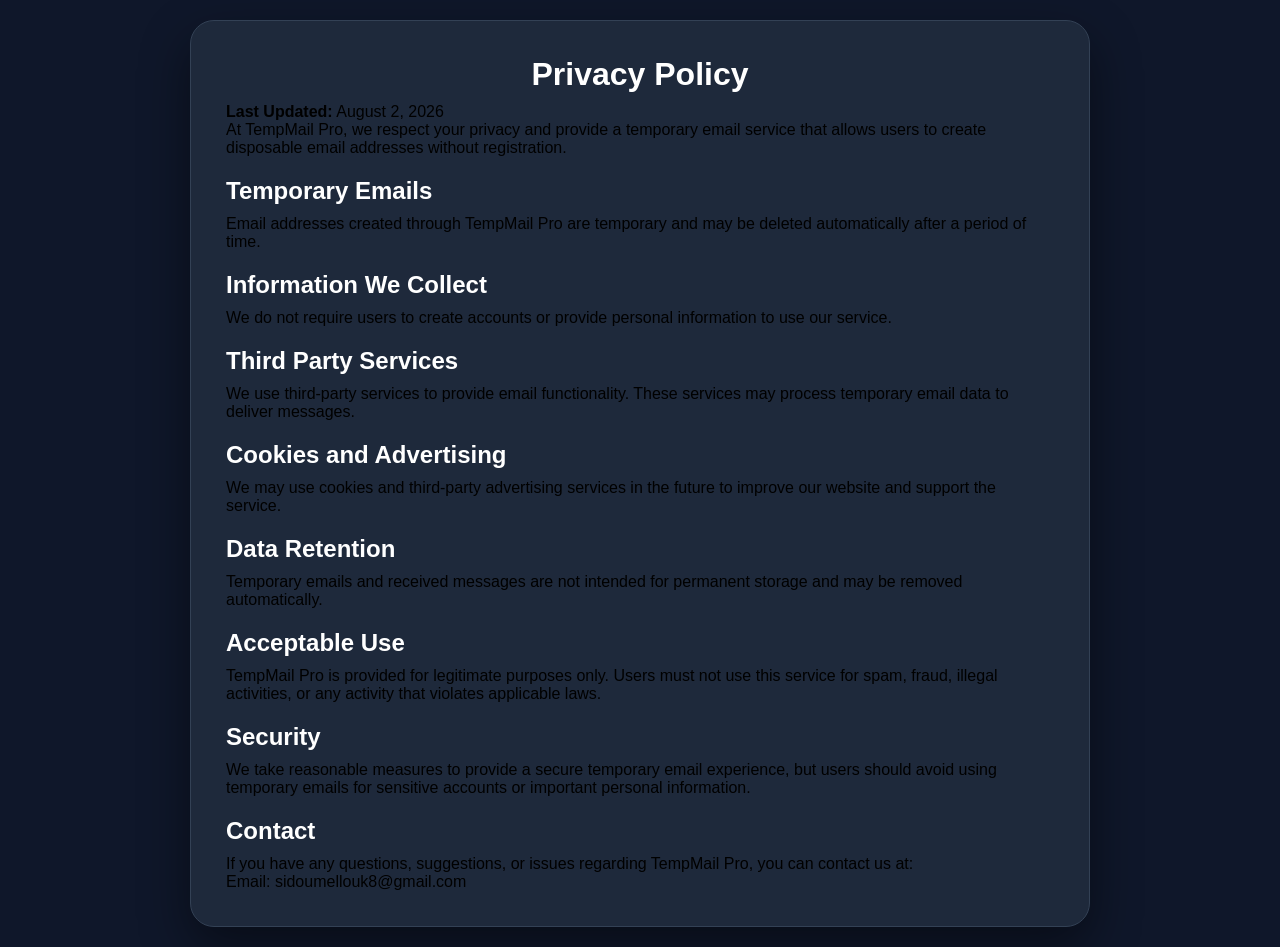
==== privacy.html @ d3ea0d35 "Update TempMail Pro website" ====
<!DOCTYPE html>
<html lang="en">
<head>

<meta charset="UTF-8">
<meta name="viewport" content="width=device-width, initial-scale=1.0">

<title>Privacy Policy - TempMail Pro</title>

<meta name="description" content="Privacy Policy for TempMail Pro temporary email service.">

<link rel="stylesheet" href="style.css">

</head>

<body>

<div class="container">

<h1>Privacy Policy</h1>
  <p><strong>Last Updated:</strong> August 2, 2026</p>

<p>
At TempMail Pro, we respect your privacy and provide a temporary email service that allows users to create disposable email addresses without registration.
</p>

<h2>Temporary Emails</h2>

<p>
Email addresses created through TempMail Pro are temporary and may be deleted automatically after a period of time.
</p>

<h2>Information We Collect</h2>

<p>
We do not require users to create accounts or provide personal information to use our service.
</p>

<h2>Third Party Services</h2>

<p>
We use third-party services to provide email functionality. These services may process temporary email data to deliver messages.
</p>

<h2>Cookies and Advertising</h2>

<p>
We may use cookies and third-party advertising services in the future to improve our website and support the service.
</p>
  <h2>Data Retention</h2>

<p>
Temporary emails and received messages are not intended for permanent storage and may be removed automatically.
</p>
  <h2>Acceptable Use</h2>

<p>
TempMail Pro is provided for legitimate purposes only. Users must not use this service for spam, fraud, illegal activities, or any activity that violates applicable laws.
</p>
  <h2>Security</h2>

<p>
We take reasonable measures to provide a secure temporary email experience, but users should avoid using temporary emails for sensitive accounts or important personal information.
</p>

<h2>Contact</h2>

<p>
If you have any questions, suggestions, or issues regarding TempMail Pro, you can contact us at:
</p>

<p>
Email: sidoumellouk8@gmail.com
</p>

</div>

</body>
</html>
---- style.css ----
*{
margin:0;
padding:0;
box-sizing:border-box;
font-family:Arial,Helvetica,sans-serif;
}

body{
background:#0f172a;
display:flex;
justify-content:center;
align-items:center;
min-height:100vh;
padding:20px;
}

.container{
width:100%;
max-width:900px;
background:#1e293b;
padding:35px;
border-radius:24px;
box-shadow:0 20px 50px rgba(0,0,0,.45);
border:1px solid #334155;
}

h1{
text-align:center;
font-size:32px;
margin-bottom:10px;
color:#fff;
}

.subtitle{
text-align:center;
color:#94a3b8;
margin-bottom:25px;
}

input{
width:100%;
padding:18px;
font-size:19px;
border:none;
border-radius:14px;
outline:none;
background:#334155;
color:white;
margin-bottom:22px;
}

.buttons{
display:flex;
gap:10px;
flex-wrap:wrap;
margin-bottom:20px;
}

button{
flex:1;
min-width:180px;
padding:16px;
border:none;
border-radius:14px;
background:#2563eb;
color:white;
font-size:17px;
font-weight:bold;
cursor:pointer;
transition:.25s;
}

button:hover{
background:#1d4ed8;
transform:translateY(-2px);
}

#status{
text-align:center;
margin:15px 0;
font-weight:bold;
color:#22c55e;
}

h2{
margin:20px 0 10px;
color:white;
}

#inbox{
background:#0f172a;
border:1px solid #334155;
border-radius:16px;
padding:20px;
min-height:320px;
max-height:520px;
overflow-y:auto;
color:white;
margin-top:15px;
}

.mail-card{
background:#1e293b;
padding:18px;
border-radius:14px;
margin-bottom:15px;
border-left:6px solid #3b82f6;
cursor:pointer;
transition:.25s;
box-shadow:0 6px 20px rgba(0,0,0,.2);
}

.mail-card:hover{
background:#334155;
transform:translateY(-3px);
box-shadow:0 10px 25px rgba(0,0,0,.3);
}

.mail-from{
font-weight:bold;
color:#60a5fa;
}

.mail-subject{
margin-top:8px;
font-size:18px;
font-weight:bold;
color:white;
}

.mail-date{
margin-top:8px;
font-size:13px;
color:#94a3b8;
}
#inbox{
background:#0f172a;
border:1px solid #334155;
border-radius:15px;
padding:15px;
min-height:220px;
max-height:450px;
overflow-y:auto;
color:white;
margin-top:10px;
}

.mail-card{
background:#1e293b;
padding:15px;
border-radius:12px;
margin-bottom:12px;
border-left:5px solid #3b82f6;
cursor:pointer;
transition:.3s;
}

.mail-card:hover{
background:#334155;
transform:translateY(-2px);
}

.mail-from{
font-size:14px;
font-weight:bold;
color:#60a5fa;
}

.mail-subject{
font-size:18px;
font-weight:bold;
margin-top:8px;
color:white;
}

.mail-date{
font-size:13px;
margin-top:10px;
color:#94a3b8;
}
.notification{
position:fixed;
top:20px;
right:20px;
background:#22c55e;
color:white;
padding:15px 20px;
border-radius:12px;
font-weight:bold;
box-shadow:0 8px 25px rgba(0,0,0,.3);
display:none;
z-index:9999;
animation:fadeIn .4s;
}

@keyframes fadeIn{
from{
opacity:0;
transform:translateY(-20px);
}
to{
opacity:1;
transform:translateY(0);
}
}
footer p {
    margin-top: 15px;
    font-size: 13px;
    opacity: 0.7;
}
footer p {
    margin-top: 15px;
    font-size: 13px;
    color: #94a3b8;
    font-weight: 400;
    text-align: center;
    letter-spacing: 0.5px;
}
.info-section {
    margin-top: 40px;
    padding: 20px;
    text-align: left;
}

.info-section h2 {
    margin-top: 25px;
    font-size: 20px;
    color: #38bdf8;
}

.info-section p {
    margin-top: 10px;
    line-height: 1.7;
    font-size: 15px;
    color: #cbd5e1;
}
button {
    margin: 6px;
    padding: 12px 18px;
    border-radius: 10px;
    cursor: pointer;
}
footer {
    margin-top: 40px;
    padding: 20px 0;
    text-align: center;
}

.footer-links {
    display: flex;
    justify-content: center;
    gap: 30px;
    flex-wrap: wrap;
}

.footer-links a {
    color: #38bdf8;
    text-decoration: none;
    font-weight: 600;
    font-size: 15px;
}

.footer-links a:hover {
    color: white;
}

footer p {
    margin-top: 25px;
    font-size: 13px;
    color: #94a3b8;
}
  footer {
    margin-top: 40px;
    padding: 20px 0;
    text-align: center;
    display: block;
}

.footer-links {
    display: flex;
    justify-content: center;
    gap: 30px;
    flex-wrap: wrap;
}

.footer-links a {
    color: #38bdf8;
    text-decoration: none;
    font-weight: 600;
    font-size: 15px;
}

footer p {
    margin-top: 25px;
    color: #94a3b8;
    font-size: 13px;
}
  .description {
    margin: 20px auto 35px;
    max-width: 700px;
    padding: 18px 22px;
    background: #334155;
    border-radius: 16px;
    color: #cbd5e1;
    font-size: 17px;
    line-height: 1.7;
    text-align: center;
    font-weight: 500;
    letter-spacing: 0.3px;
    border: 1px solid #475569;
  }
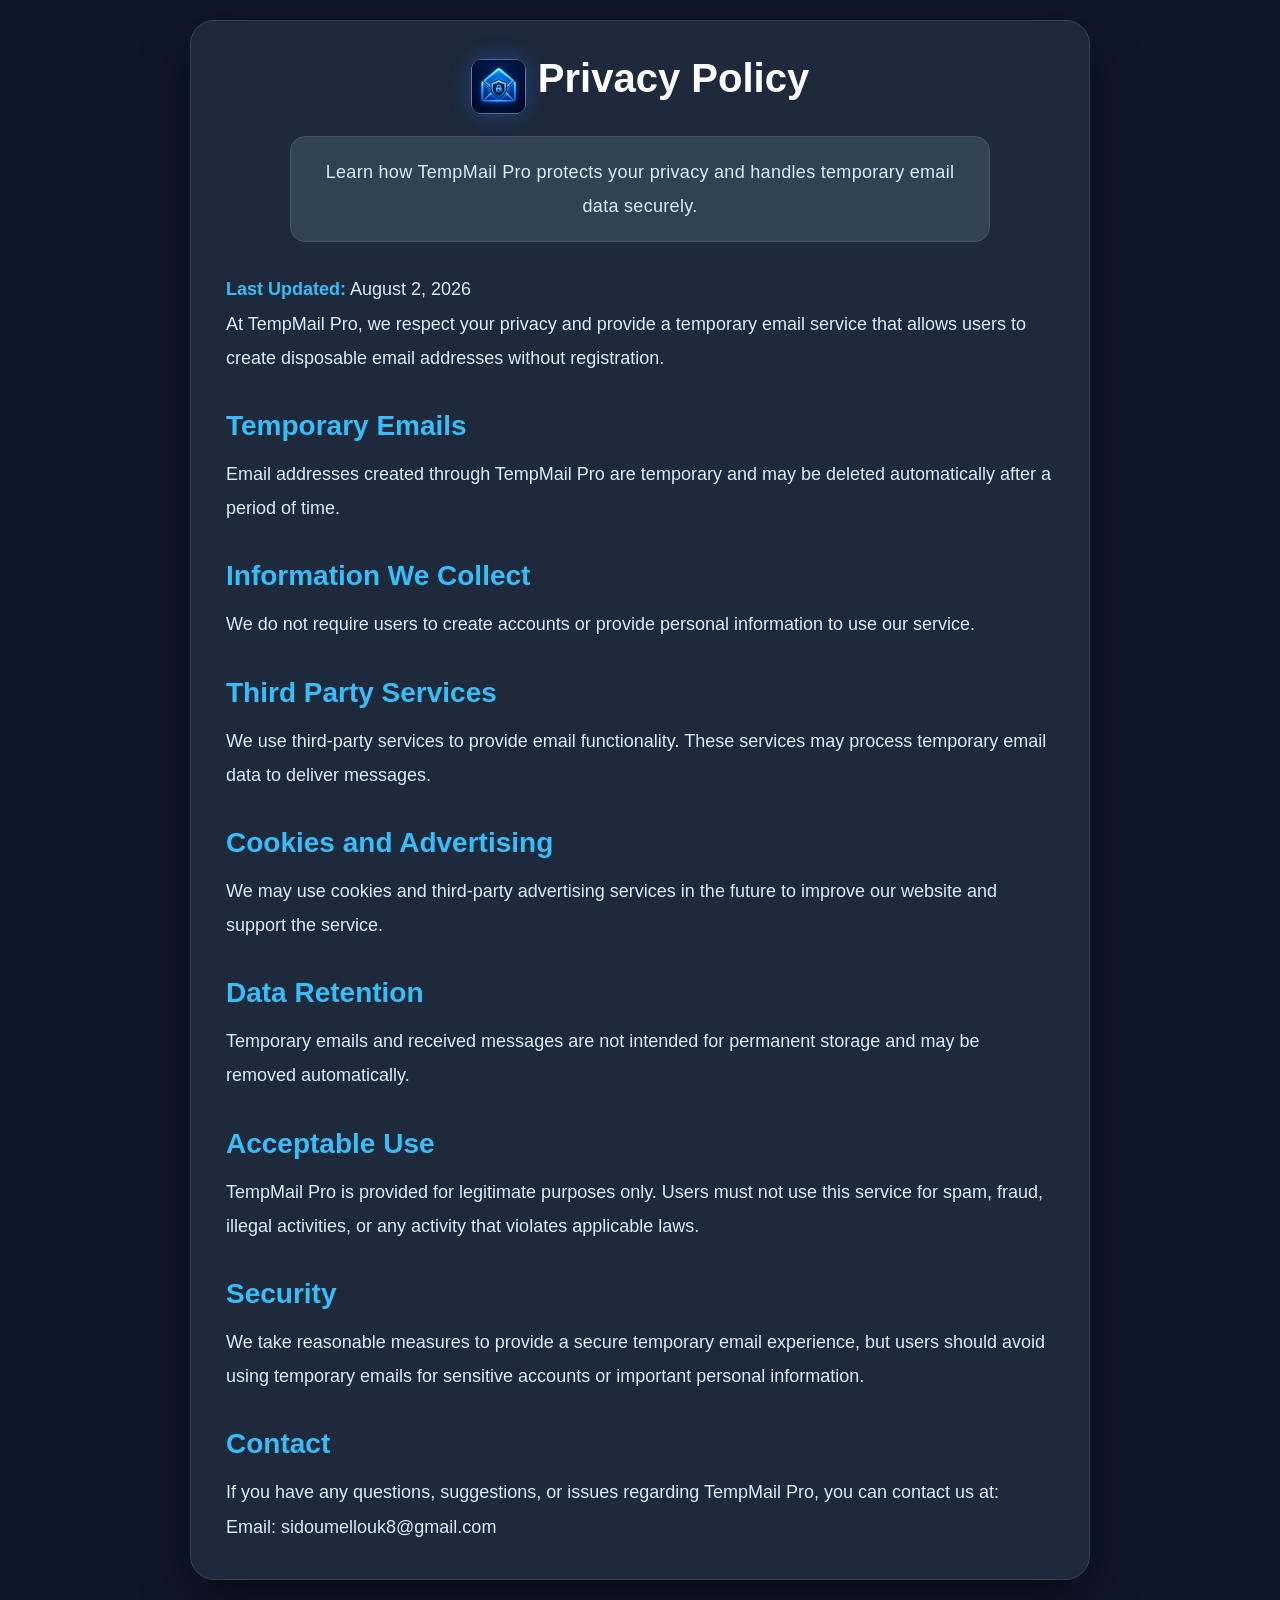
==== commit e3d4676d: "Add files via upload" ====
--- a/privacy.html
+++ b/privacy.html
@@ -17,7 +17,14 @@
 
 <div class="container">
 
-<h1>Privacy Policy</h1>
+<div class="logo-box">
+    <img src="logo.png" alt="TempMail Pro Logo" class="logo">
+    <h1>Privacy Policy</h1>
+</div>
+
+<p class="description">
+Learn how TempMail Pro protects your privacy and handles temporary email data securely.
+</p>
   <p><strong>Last Updated:</strong> August 2, 2026</p>
 
 <p>
--- a/style.css
+++ b/style.css
@@ -308,4 +308,113 @@
     font-weight: 500;
     letter-spacing: 0.3px;
     border: 1px solid #475569;
-  }+  }
+.logo-box{
+    display:flex;
+    justify-content:center;
+    align-items:center;
+    gap:15px;
+    margin-bottom:20px;
+}
+
+.logo{
+    width:70px;
+    height:70px;
+    border-radius:18px;
+    box-shadow:0 0 20px rgba(37,99,235,.45);
+}
+
+.logo-box h1{
+    margin:0;
+    color:#fff;
+    font-size:34px;
+    font-weight:700;
+}
+/* ===== SEO Content Section ===== */
+
+.info-section{
+    margin-top:40px;
+    line-height:2;
+}
+
+.info-section h2{
+    color:#38bdf8;
+    font-size:32px;
+    margin-top:40px;
+    margin-bottom:18px;
+    font-weight:700;
+}
+
+.info-section h3{
+    color:#ffffff;
+    font-size:24px;
+    margin-top:20px;
+    margin-bottom:12px;
+    font-weight:bold;
+}
+
+.info-section p{
+    color:#e2e8f0;
+    font-size:19px;
+    line-height:1.9;
+    margin-bottom:18px;
+}
+
+.info-section ul{
+    padding-left:28px;
+    margin:20px 0;
+}
+
+.info-section li{
+    color:#e2e8f0;
+    font-size:19px;
+    margin-bottom:12px;
+}
+/* ===== Pages (Privacy - Terms - About) ===== */
+
+.container h1{
+    color:#ffffff;
+    text-align:center;
+    font-size:40px;
+    margin-bottom:15px;
+}
+
+.container h2{
+    color:#38bdf8;
+    font-size:28px;
+    margin-top:35px;
+    margin-bottom:15px;
+}
+
+.container p{
+    color:#dbeafe;
+    font-size:18px;
+    line-height:1.9;
+}
+
+.container strong{
+    color:#38bdf8;
+}
+
+.description{
+    background:#334155;
+    padding:18px;
+    border-radius:15px;
+    text-align:center;
+    color:#f8fafc;
+    margin-bottom:30px;
+}
+
+.logo-box{
+    display:flex;
+    justify-content:center;
+    align-items:center;
+    gap:12px;
+    margin-bottom:20px;
+}
+
+.logo{
+    width:55px;
+    height:55px;
+    border-radius:12px;
+}
